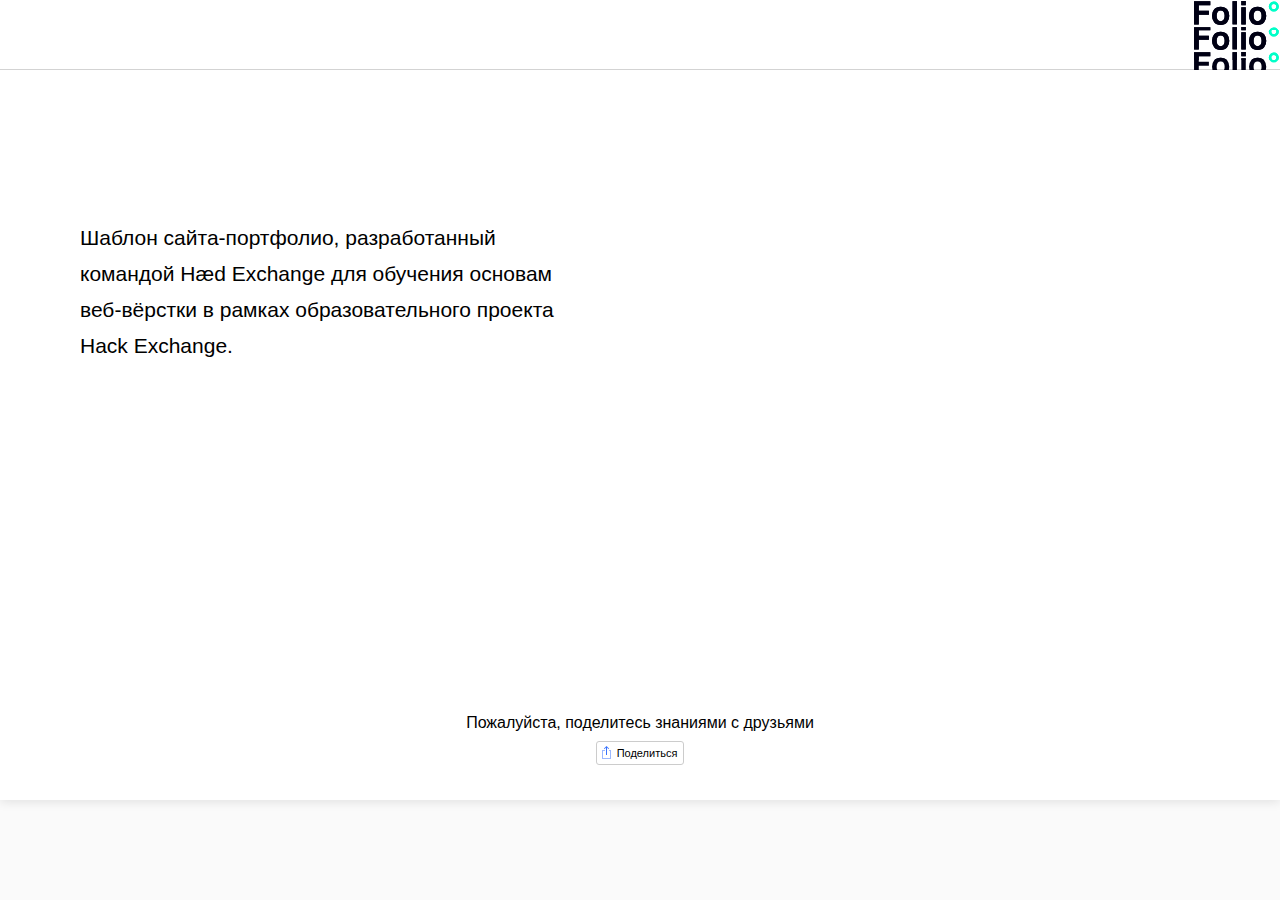
==== index.html @ a32b068b "коммит проекта начальный" ====
<!DOCTYPE html>
<html>
<head>
  <meta charset="utf-8">
  <meta name="viewport" content="width=device-width">

  <title>Clear sight - достичь понимания</title>

  <meta name="description" content="Сайт, созданный для достижения понимания людей с особенным зрением.">
  <meta name="keywords" content="sight hse hsedesign">

  <meta property="og:type" content="website">
  <meta property="og:url" content="">
  <meta property="og:title" content="Clear sight">
  <meta property="og:description" content="Сайт, созданный для достижения понимания людей с особенным зрением.">
  <meta property="og:image" content="https://filichkinadarina.github.io/HSEDC2016-Folio-Filichkinadaria/images/share.png">

  <link rel="stylesheet" href="stylesheets/style.css">

  <link rel="icon" type="image/x-icon" href="favicon.ico" />
  <link rel="icon" type="image/png" href="favicon.png" />

  <script src="javascripts/jquery-3.1.1.js"></script>
  <script src="javascripts/social-likes.min.js"></script>
</head>
<body class="landing">
  <nav class="menubar">
    <div class="userMenu">
      <div>
        <a class="logo" href=""></a>
      </div>
      
      <ul>
        <li><a href="gallery-bliz/index.html">Близорукость</a></li>
        <li><a href="gallery-bliz/index.html">Дальнозоркость</a></li>
        <li><a href="gallery-bliz/index.html">Дальтонизм</a></li>
      </ul>
    </div>
  </nav>

  <section class="landingWrapper">
    <section class="mainSection left">
      <section>
        <p>Шаблон сайта-портфолио, разработанный <br>
          командой Hæd Exchange для обучения основам <br>
          веб-вёрстки в рамках образовательного <br class="compact">проекта <br class="full">
          Hack Exchange.
        </p>
        <figure></figure>
      </section>

      <figure class="mockup" id="mockup1"></figure>

      <footer>
        <p>Пожалуйста, поделитесь знаниями с друзьями</p>

        <div class="social-likes social-likes_single" data-url="http://folio.hack.exchange" data-single-title="Поделиться">
          <div class="facebook" title="Поделиться ссылкой на Фейсбуке">Facebook</div>
          <div class="twitter" title="Поделиться ссылкой в Твиттере">Twitter</div>
          <div class="vkontakte" title="Поделиться ссылкой во Вконтакте">Вконтакте</div>
        </div>
      </footer>
    </section>
  </section>
</body>
</html>
---- stylesheets/style.css ----
@import "reset.css";
/*@import "https://fonts.googleapis.com/css?family=PT+Sans+Caption:400,700|PT+Sans:400,400i,700,700i&subset=cyrillic";*/
@import '../partials/variables';
@import "menubar.css";
@import "landing.css";
@import "social-likes_birman.css";
@import "button.css";
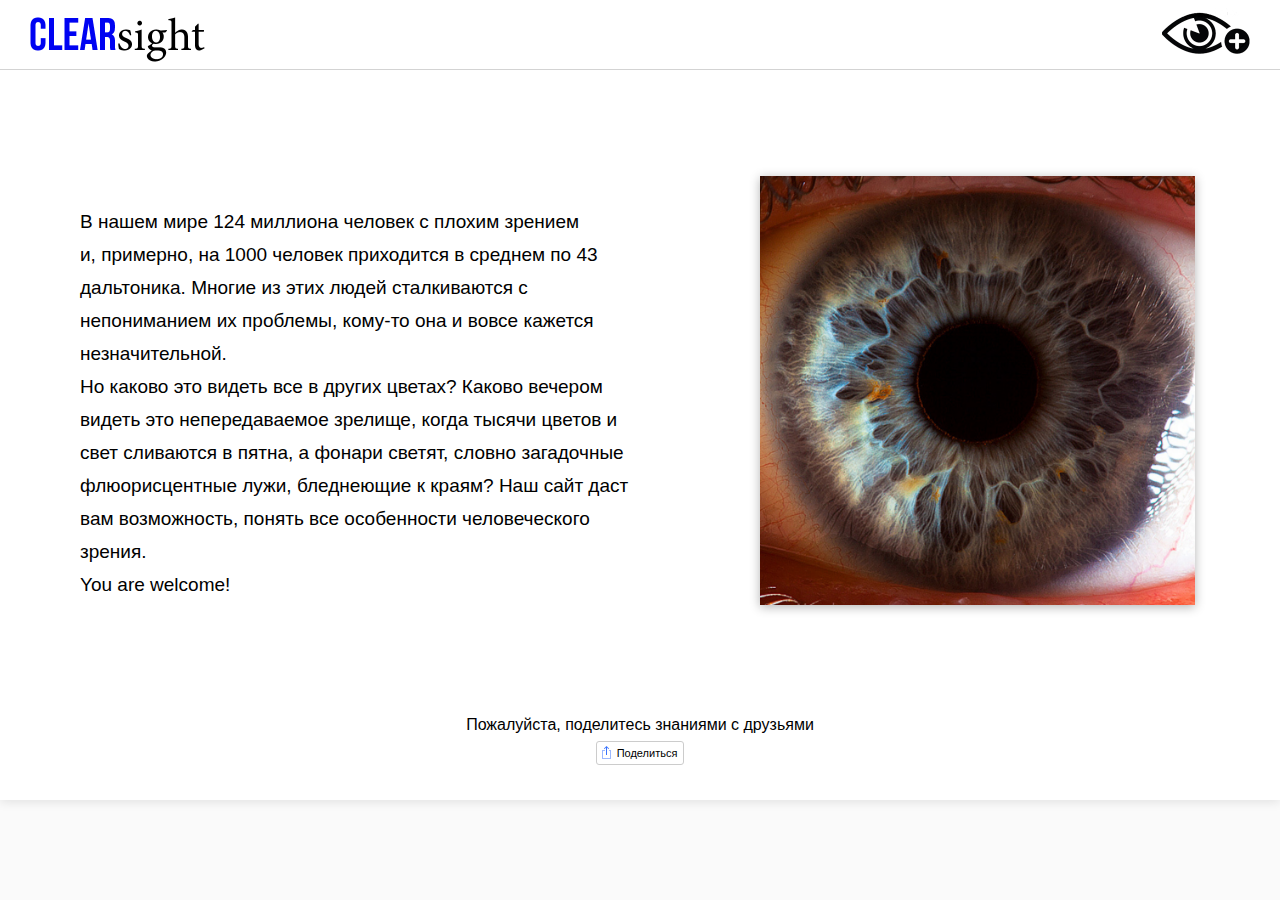
==== commit 0f3929c8: "сегодняшний коммит" ====
--- a/index.html
+++ b/index.html
@@ -25,15 +25,15 @@
 </head>
 <body class="landing">
   <nav class="menubar">
+    <div>
+      <a class="logo" href="index.html"></a>
+    </div>
+
     <div class="userMenu">
-      <div>
-        <a class="logo" href=""></a>
-      </div>
-      
       <ul>
         <li><a href="gallery-bliz/index.html">Близорукость</a></li>
-        <li><a href="gallery-bliz/index.html">Дальнозоркость</a></li>
-        <li><a href="gallery-bliz/index.html">Дальтонизм</a></li>
+        <li><a href="gallery-dal/index.html">Дальнозоркость</a></li>
+        <li><a href="gallery-dalt/index.html">Дальтонизм</a></li>
       </ul>
     </div>
   </nav>
@@ -41,10 +41,12 @@
   <section class="landingWrapper">
     <section class="mainSection left">
       <section>
-        <p>Шаблон сайта-портфолио, разработанный <br>
-          командой Hæd Exchange для обучения основам <br>
-          веб-вёрстки в рамках образовательного <br class="compact">проекта <br class="full">
-          Hack Exchange.
+        <p>В нашем мире 124 миллиона человек с плохим зрением <br> и, примерно, на 1000 человек приходится в среднем по 43 дальтоника.
+          Многие из этих людей сталкиваются с непониманием их проблемы, кому-то она и вовсе кажется незначительной. <br>
+          Но каково это видеть все в других цветах?
+          Каково вечером видеть это непередаваемое зрелище, когда тысячи цветов и свет сливаются в пятна,
+          а фонари светят, словно загадочные флюорисцентные лужи, бледнеющие к краям?
+          Наш сайт даст вам возможность, понять все особенности человеческого зрения. <br> You are welcome!
         </p>
         <figure></figure>
       </section>
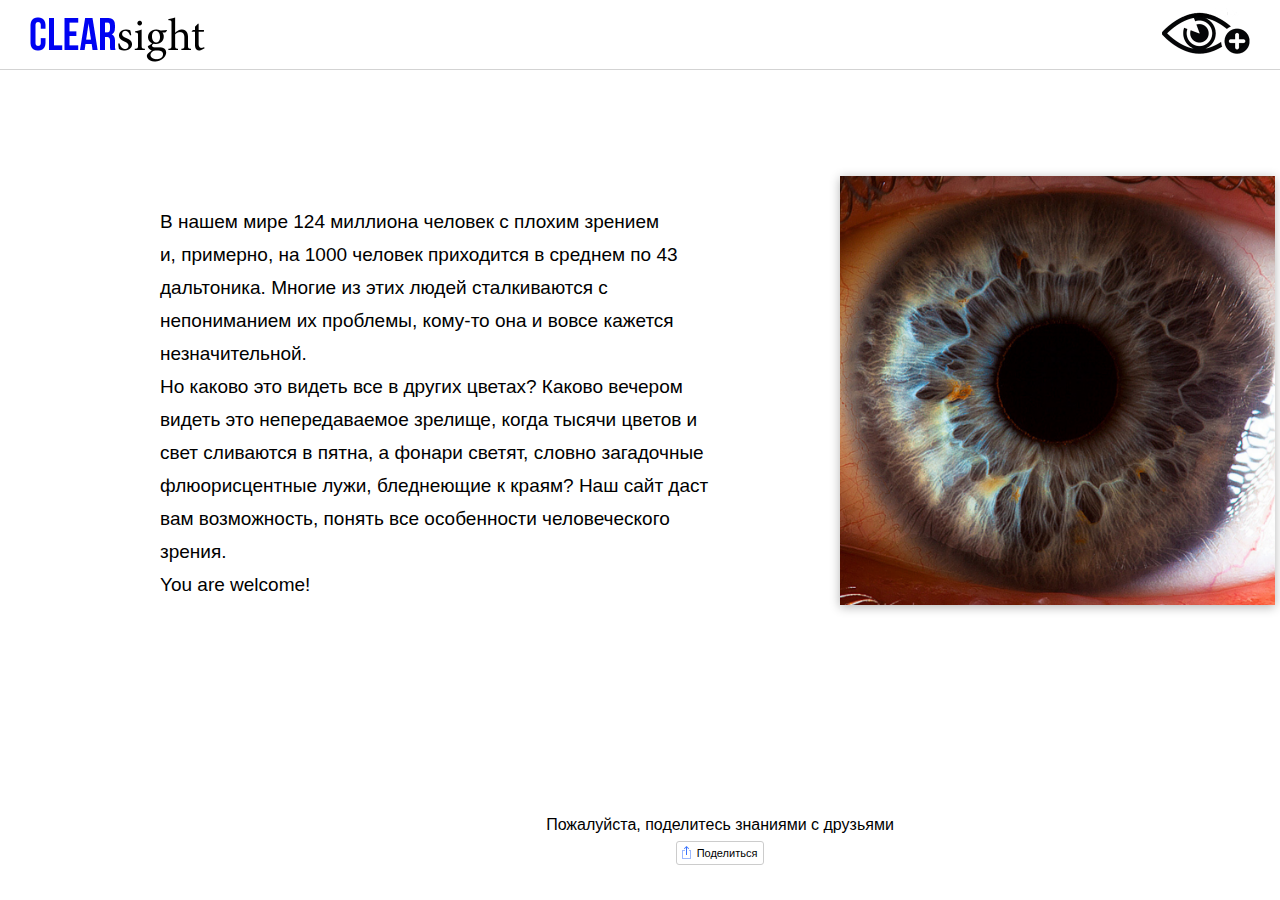
==== commit c2653dbc: "меню в медиазапросах работает и на нажатие" ====
--- a/index.html
+++ b/index.html
@@ -22,6 +22,7 @@
 
   <script src="javascripts/jquery-3.1.1.js"></script>
   <script src="javascripts/social-likes.min.js"></script>
+  <script src="javascripts/menu.js"></script>
 </head>
 <body class="landing">
   <nav class="menubar">
@@ -30,10 +31,10 @@
     </div>
 
     <div class="userMenu">
-      <ul>
+      <ul class="est net">
         <li><a href="gallery-bliz/index.html">Близорукость</a></li>
         <li><a href="gallery-dal/index.html">Дальнозоркость</a></li>
-        <li><a href="gallery-dalt/index.html">Дальтонизм</a></li>
+        <!-- <li><a href="gallery-dalt/index.html">Дальтонизм</a></li> -->
       </ul>
     </div>
   </nav>
